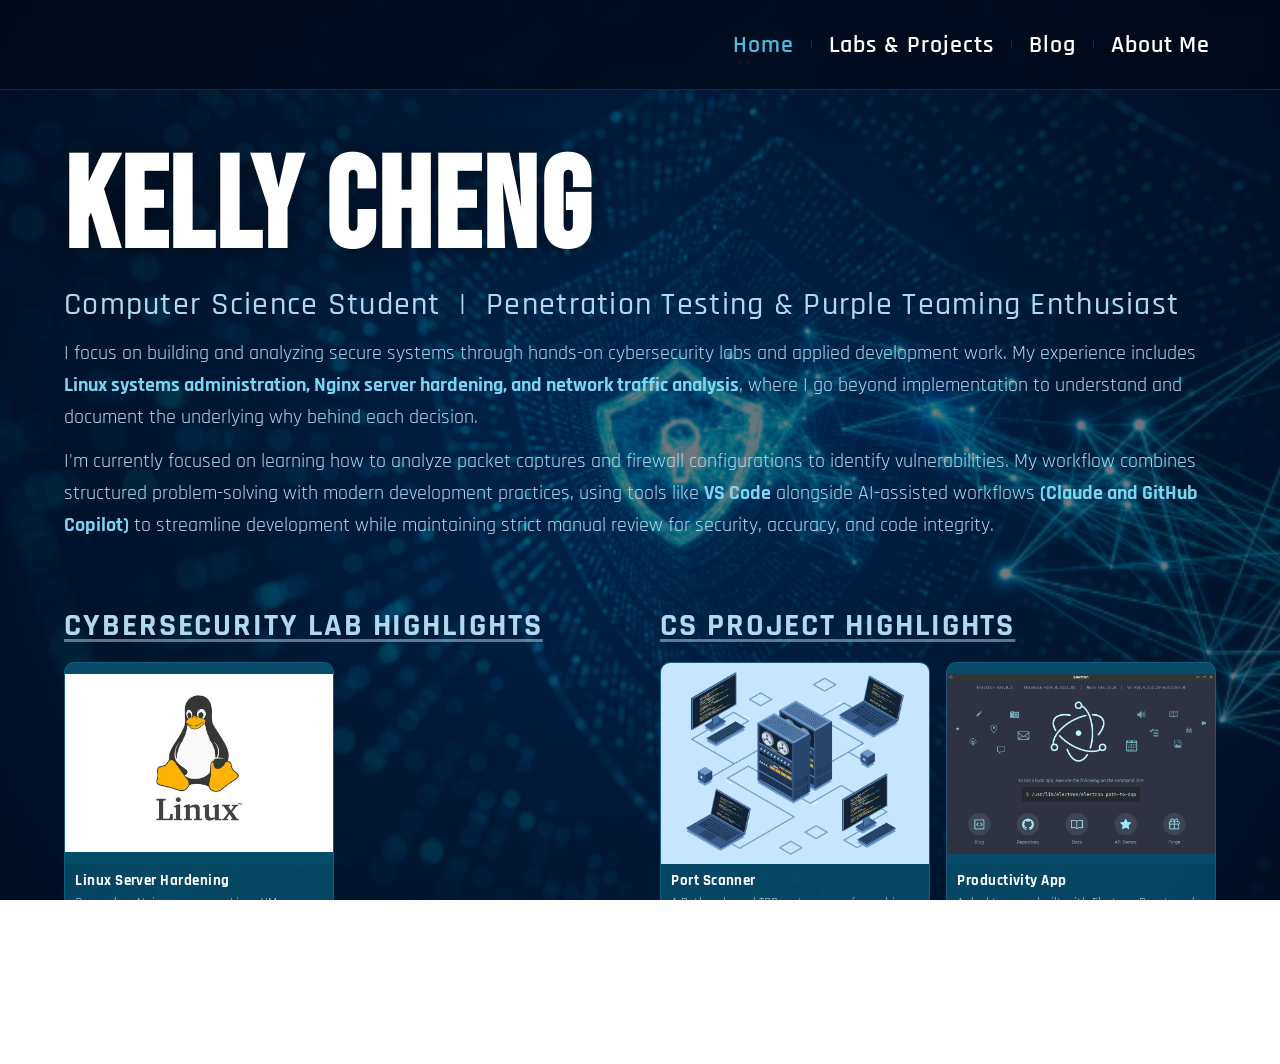
==== index.html @ e6ba41ed "Correct Productivity App Name" ====
<!DOCTYPE html>
<html lang="en">
<head>
  <meta charset="UTF-8" />
  <meta name="viewport" content="width=device-width, initial-scale=1.0" />
  <title>Kelly Cheng</title>
  <link rel="stylesheet" href="style.css" />
  <style>
    /* Home page: bg path is relative to root */
    body { background-image: url('images/cyber-bg.jpg'); }
  </style>
</head>
<body>

  <!-- ── Navigation ── -->
  <nav>
    <ul>
      <li><a href="index.html" class="active">Home</a></li>
      <li><a href="labs-projects/index.html">Labs &amp; Projects</a></li>
      <li><a href="documentation/index.html">Blog</a></li>
      <li><a href="aboutme/index.html">About Me</a></li>
    </ul>
  </nav>

  <div class="page">

    <!-- ── Hero ── -->
    <section class="home-hero">
      <h1 class="home-name">Kelly Cheng</h1>
      <p class="home-subtitle">Computer Science Student &nbsp;|&nbsp; Penetration Testing &amp; Purple Teaming Enthusiast</p>
            <p style="font-size: 20px;">
              I focus on building and analyzing secure systems through hands-on cybersecurity labs and 
              applied development work. My experience includes <strong>Linux systems administration, Nginx server 
              hardening, and network traffic analysis</strong>, where I go beyond implementation to understand and 
              document the underlying why behind each decision.
            </p>      
            <p style="font-size: 20px;">
              I'm currently focused on learning how to analyze packet captures and firewall configurations to identify vulnerabilities.
              My workflow combines structured problem-solving with modern development practices, using tools like <strong>VS Code</strong> 
              alongside AI-assisted workflows <strong>(Claude and GitHub Copilot)</strong> to streamline development while maintaining 
              strict manual review for security, accuracy, and code integrity.
            </p>
    </section>

    <!-- ── Highlights ── -->
    <section class="home-highlights">

      <!-- Cybersecurity Lab Highlights -->
      <div>
        <h2 class="section-heading">Cybersecurity Lab Highlights</h2>
        <div class="cards-grid">

          <!-- Card: Linux Server Hardening -->
          <div class="card">
            <img
              class="card-img"
              src="images/linux-card.png"
              alt="Linux Server Hardening"
              onerror="this.style.display='none'; this.nextElementSibling.style.display='flex';"
            />
            <div class="card-img-placeholder" style="display:none;">🐧</div>
            <div class="card-body">
              <div class="card-title">Linux Server Hardening</div>
              <div class="card-desc">Secured an Nginx server on a Linux VM, configuring firewalls and hardening service configurations.</div>
              <div class="card-links">
                <a class="pill" href="https://github.com/kellyjcheng/linux-security-lab" target="_blank" rel="noopener">Repository</a>
              </div>
            </div>
          </div>

        </div>
      </div>

      <!-- CS Project Highlights -->
      <div>
        <h2 class="section-heading">CS Project Highlights</h2>
        <div class="cards-grid">

          <!-- Port Scanner -->
          <div class="card">
            <img
              class="card-img"
              src="images/Network-Port-scanning-Tools-Featured.webp"
              alt="Port Scanner"
              onerror="this.style.display='none'; this.nextElementSibling.style.display='flex';"
            />
            <div class="card-img-placeholder" style="display:none;">🔍</div>
            <div class="card-body">
              <div class="card-title">Port Scanner</div>
              <div class="card-desc">A Python-based TCP port scanner for probing hosts and identifying open ports and running services.</div>
              <div class="card-links">
                <a class="pill" href="https://github.com/kellyjcheng/port-scanner" target="_blank" rel="noopener">Repository</a>
              </div>
            </div>
          </div>

          <!-- Productivity App -->
          <div class="card">
            <img
              class="card-img"
              src="images/electron_app.png"
              alt="Productivity App"
              onerror="this.style.display='none'; this.nextElementSibling.style.display='flex';"
            />
            <div class="card-img-placeholder" style="display:none;">💻</div>
            <div class="card-body">
              <div class="card-title">Productivity App</div>
              <div class="card-desc">A desktop app built with Electron, React, and Vite that aggregates real-time news, weather, tasks, and stock market data into a single always-available window.</div>
              <div class="card-links">
                <a class="pill" href="https://github.com/kellyjcheng/productivity_app" target="_blank" rel="noopener">Repository</a>
              </div>
            </div>
          </div>

        </div>
      </div>

    </section>
  </div>

</body>
</html>
---- style.css ----
/* =============================================
   Kelly Cheng – Personal Site | style.css
   Shared across all pages
   ============================================= */

@import url('https://fonts.googleapis.com/css2?family=Bebas+Neue&family=Rajdhani:wght@400;500;600;700&family=IBM+Plex+Mono:wght@400;500&display=swap');

/* ---------- CSS Variables ---------- */
:root {
  --card-bg:      rgba(7, 78, 108, 0.88);
  --card-hover:   rgba(10, 100, 138, 0.95);
  --pill-bg:      rgba(60, 150, 200, 0.55);
  --pill-hover:   rgba(80, 180, 230, 0.75);
  --nav-bg:       rgba(1, 10, 25, 0.78);
  --accent:       #4eb8e0;
  --accent2:      #7dd4f0;
  --text:         #ffffff;
  --subtext:      #b0d8ef;
  --section-link: #5dcbf0;
}

/* ---------- Reset & Base ---------- */
*, *::before, *::after {
  box-sizing: border-box;
  margin: 0;
  padding: 0;
}

html, body {
  height: 100%;
  font-family: 'Rajdhani', sans-serif;
  color: var(--text);
  overflow-x: hidden;
}

body {
  background: url('../images/cyber-bg.jpg') center center / cover fixed no-repeat;
  min-height: 100vh;
}

/* For sub-pages the bg path differs */
body.subpage {
  background-image: url('../../images/cyber-bg.jpg');
}

/* Dark overlay so text is always readable */
body::before {
  content: '';
  position: fixed;
  inset: 0;
  background: rgba(1, 8, 22, 0.55);
  pointer-events: none;
  z-index: 0;
}

/* ---------- Navigation ---------- */
nav {
  position: fixed;
  top: 0;
  right: 0;
  left: 0;
  background: var(--nav-bg);
  backdrop-filter: blur(8px);
  -webkit-backdrop-filter: blur(8px);
  border-bottom: 1px solid rgba(78, 184, 224, 0.18);
  z-index: 100;
  padding: 0 3.75rem;
  display: flex;
  justify-content: flex-end;
  align-items: center;
  height: 90px;
}

nav ul {
  list-style: none;
  display: flex;
  align-items: center;
  gap: 0.4rem;
}

nav ul li {
  display: flex;
  align-items: center;
}

nav ul li:not(:last-child)::after {
  content: '|';
  margin-left: 0.4rem;
  color: rgba(78, 184, 224, 0.4);
  font-weight: 300;
}

nav a {
  color: var(--text);
  text-decoration: none;
  font-family: 'Rajdhani', sans-serif;
  font-size: 1.5rem;
  font-weight: 600;
  letter-spacing: 0.04em;
  padding: 0.25rem 0.6rem;
  border-radius: 4px;
  transition: color 0.2s, background 0.2s;
}

nav a:hover,
nav a.active {
  color: var(--accent);
}

/* ---------- Page Wrapper ---------- */
.page {
  position: relative;
  z-index: 1;
  min-height: 100vh;
  padding-top: 90px; /* nav height */
}

/* ---------- Section headings (styled as underlined links like in design) ---------- */
.section-heading {
  font-family: 'Rajdhani', sans-serif;
  font-size: clamp(1.5rem, 2.5vw, 2.2rem);
  font-weight: 700;
  letter-spacing: 0.06em;
  color: var(--subtext);
  text-decoration: underline;
  text-underline-offset: 4px;
  text-decoration-color: rgba(176, 216, 239, 0.5);
  margin-bottom: 1rem;
  text-transform: uppercase;
}

/* ---------- Project / Lab Cards ---------- */
.cards-grid {
  display: grid;
  grid-template-columns: repeat(auto-fill, minmax(min(220px, 100%), 1fr));
  gap: 1rem;
}

.card {
  background: var(--card-bg);
  border: 1px solid rgba(78, 184, 224, 0.2);
  border-radius: 10px;
  overflow: hidden;
  transition: background 0.25s, transform 0.2s, box-shadow 0.25s;
  display: flex;
  flex-direction: column;
}

.card:hover {
  background: var(--card-hover);
  transform: translateY(-3px);
  box-shadow: 0 8px 28px rgba(0, 0, 0, 0.45);
}

.card-img {
  width: 100%;
  aspect-ratio: 4/3;
  height: auto;
  object-fit: contain;
  display: block;
  background: var(--card-bg);
}

.card-img-placeholder {
  width: 100%;
  aspect-ratio: 4/3;
  height: auto;
  background: rgba(5, 55, 80, 0.5);
  display: flex;
  align-items: center;
  justify-content: center;
  color: rgba(255,255,255,0.15);
  font-size: 2rem;
}

.card-body {
  padding: 0.5rem 0.65rem 0.65rem;
  flex: 1;
  display: flex;
  flex-direction: column;
  gap: 0.3rem;
}

.card-title {
  font-family: 'Rajdhani', sans-serif;
  font-weight: 700;
  font-size: clamp(0.8rem, 1.2vw, 0.95rem);
  letter-spacing: 0.03em;
  color: var(--text);
  line-height: 1.2;
}

.card-desc {
  font-family: 'Rajdhani', sans-serif;
  font-size: clamp(0.7rem, 1vw, 0.85rem);
  font-weight: 400;
  color: var(--subtext);
  line-height: 1.4;
  flex: 1;
}

.card-links {
  display: flex;
  gap: 0.5rem;
  margin-top: 0.5rem;
  flex-wrap: wrap;
}

/* Pill buttons */
.pill {
  display: inline-flex;
  align-items: center;
  gap: 0.3rem;
  background: var(--pill-bg);
  border: 1px solid rgba(78, 184, 224, 0.35);
  border-radius: 50px;
  padding: 0.25rem 0.75rem;
  font-family: 'Rajdhani', sans-serif;
  font-size: 0.78rem;
  font-weight: 600;
  letter-spacing: 0.04em;
  color: var(--text);
  text-decoration: none;
  transition: background 0.2s, border-color 0.2s;
  cursor: pointer;
}

.pill:hover {
  background: var(--pill-hover);
  border-color: rgba(78, 184, 224, 0.7);
}

/* ---------- Scrollable card container ---------- */
.cards-scroll {
  max-height: 460px;
  overflow-y: auto;
  padding-right: 4px;
}

.cards-scroll::-webkit-scrollbar {
  width: 5px;
}
.cards-scroll::-webkit-scrollbar-track {
  background: rgba(255,255,255,0.05);
  border-radius: 3px;
}
.cards-scroll::-webkit-scrollbar-thumb {
  background: rgba(78, 184, 224, 0.4);
  border-radius: 3px;
}

/* ============================================================
   Page-specific overrides (applied via body class)
   ============================================================ */

/* ---------- HOME PAGE ---------- */
.home-hero {
  padding: 3.5rem 4rem 2rem;
  display: flex;
  flex-direction: column;
}

.home-name {
  font-family: 'Bebas Neue', sans-serif;
  font-size: clamp(3rem, 10vw, 8.5rem);
  line-height: 1;
  letter-spacing: 0.02em;
  color: var(--text);
  text-shadow: 0 2px 24px rgba(0,0,0,0.5);
  white-space: nowrap;
}

.home-subtitle {
  font-family: 'Rajdhani', sans-serif;
  font-size: clamp(1.2rem, 2.5vw, 2rem);
  font-weight: 500;
  color: var(--subtext);
  letter-spacing: 0.04em;
  margin-top: 0.6rem;
}

.home-hero p:not(.home-subtitle),
.about-hero p:not(.home-subtitle) {
  font-family: 'Rajdhani', sans-serif;
  font-size: 0.92rem;
  font-weight: 400;
  color: var(--subtext);
  line-height: 1.6;
  margin-top: 0.75rem;
}

.home-hero p:not(.home-subtitle) strong,
.about-hero p:not(.home-subtitle) strong {
  color: var(--accent2);
  font-weight: 700;
}

.home-highlights {
  display: grid;
  grid-template-columns: 1fr 1fr;
  gap: 2.5rem;
  padding: 2rem 4rem 3rem;
}

@media (max-width: 768px) {
  .home-highlights {
    grid-template-columns: 1fr;
    padding: 2rem 1.5rem;
  }
  .home-hero {
    padding: 2.5rem 1.5rem 1.5rem;
  }
}

/* ---------- LABS & PROJECTS PAGE ---------- */
.labs-hero {
  padding: 3.5rem 4rem 1.5rem;
}

.page-title {
  font-family: 'Bebas Neue', sans-serif;
  font-size: clamp(4rem, 8vw, 7rem);
  line-height: 1;
  letter-spacing: 0.02em;
  color: var(--text);
  text-shadow: 0 2px 24px rgba(0,0,0,0.5);
  margin-bottom: 1rem;
}

.labs-intro {
  font-family: 'Rajdhani', sans-serif;
  font-size: clamp(0.85rem, 1.75vw, 1.75rem);
  font-weight: 500;
  color: var(--subtext);
  max-width: 100%;
  line-height: 1.65;
  margin-bottom: 2rem;
}

.labs-intro strong {
  color: var(--accent2);
  font-weight: 700;
}

.tech-stack {
  padding: 0 4rem 2.5rem;
}

.tech-stack-groups {
  display: flex;
  flex-direction: column;
  gap: 0.75rem;
}

.tech-group {
  display: flex;
  align-items: flex-start;
  gap: 1.25rem;
}

.tech-group-label {
  font-family: 'Rajdhani', sans-serif;
  font-size: clamp(0.9rem, 1.4vw, 1.15rem);
  font-weight: 700;
  letter-spacing: 0.08em;
  color: var(--accent);
  text-transform: uppercase;
  min-width: 130px;
  padding-top: 0.25rem;
  flex-shrink: 0;
}

.tech-tags {
  display: flex;
  flex-wrap: wrap;
  gap: 0.5rem;
}

.tag {
  display: inline-flex;
  align-items: center;
  background: var(--pill-bg);
  border: 1px solid rgba(78, 184, 224, 0.35);
  border-radius: 50px;
  padding: 0.3rem 0.9rem;
  font-family: 'Rajdhani', sans-serif;
  font-size: clamp(0.85rem, 1.3vw, 1.05rem);
  font-weight: 600;
  letter-spacing: 0.04em;
  color: var(--text);
}

.labs-columns {
  display: grid;
  grid-template-columns: 1fr 1fr;
  gap: 2.5rem;
  padding: 0 4rem 3rem;
}

@media (max-width: 768px) {
  .labs-hero, .tech-stack, .labs-columns {
    padding-left: 1.5rem;
    padding-right: 1.5rem;
  }
  .labs-columns {
    grid-template-columns: 1fr;
  }
  .tech-group {
    flex-direction: column;
    gap: 0.4rem;
  }
}

/* ---------- DOCUMENTATION PAGE ---------- */
.docs-hero {
  padding: 3.5rem 4rem 1.5rem;
}

.docs-columns {
  display: grid;
  grid-template-columns: 1fr 1fr;
  gap: 2.5rem;
  padding: 0 4rem 3rem;
}

@media (max-width: 768px) {
  .docs-hero, .docs-columns {
    padding-left: 1.5rem;
    padding-right: 1.5rem;
  }
  .docs-columns {
    grid-template-columns: 1fr;
  }
}

/* ---------- ABOUT ME PAGE ---------- */
.about-hero {
  padding: 3.5rem 4rem 4rem;
}

.clear-float {
  clear: both;
}

.photo-gallery {
  float: right;
  position: relative;
  width: 600px;
  height: 1015px;
  margin-left: 2.5rem;
  margin-bottom: 1rem;
}

.gallery-img {
  position: absolute;
  object-fit: cover;
  object-position: center;
  animation: blob-morph 9s ease-in-out infinite;
}

.gallery-img:nth-child(1) {
  width: 549px;
  height: 549px;
  top: 0;
  right: 0;
  left: auto;
  z-index: 1;
}

.gallery-img:nth-child(2) {
  width: 446px;
  height: 446px;
  bottom: 0;
  left: 0;
  right: auto;
  z-index: 2;
  animation-delay: -4.5s;
}

@keyframes blob-morph {
  0%   { border-radius: 60% 40% 30% 70% / 60% 30% 70% 40%; }
  20%  { border-radius: 30% 60% 70% 40% / 50% 60% 30% 60%; }
  40%  { border-radius: 50% 30% 60% 40% / 30% 60% 40% 70%; }
  60%  { border-radius: 40% 70% 30% 60% / 70% 40% 60% 30%; }
  80%  { border-radius: 70% 30% 50% 50% / 40% 70% 30% 60%; }
  100% { border-radius: 60% 40% 30% 70% / 60% 30% 70% 40%; }
}

.about-sections {
  display: grid;
  grid-template-columns: 1fr 1fr;
  gap: 2.5rem;
  padding: 0 4rem 3rem;
}

.about-section-title {
  font-family: 'Rajdhani', sans-serif;
  font-size: 1.15rem;
  font-weight: 700;
  letter-spacing: 0.06em;
  color: var(--section-link);
  text-decoration: underline;
  text-underline-offset: 4px;
  text-decoration-color: rgba(93, 203, 240, 0.5);
  text-transform: uppercase;
  margin-bottom: 1rem;
}

.about-card {
  background: var(--card-bg);
  border: 1px solid rgba(78, 184, 224, 0.2);
  border-radius: 10px;
  padding: 1.4rem 1.5rem;
  margin-bottom: 1rem;
}

.about-card h3 {
  font-family: 'Rajdhani', sans-serif;
  font-size: 1rem;
  font-weight: 700;
  color: var(--accent2);
  letter-spacing: 0.04em;
  margin-bottom: 0.5rem;
}

.about-card p {
  font-family: 'Rajdhani', sans-serif;
  font-size: 0.92rem;
  font-weight: 400;
  color: var(--subtext);
  line-height: 1.6;
}

.about-card p strong {
  color: var(--accent2);
  font-weight: 700;
}

.about-card p + p {
  margin-top: 0.75rem;
}

.contact-section {
  padding: 0 4rem 3.5rem;
}

.contact-intro {
  font-family: 'Rajdhani', sans-serif;
  font-size: 0.92rem;
  font-weight: 400;
  color: var(--subtext);
  line-height: 1.6;
  margin-bottom: 1.25rem;
}

.contact-grid {
  display: flex;
  flex-wrap: wrap;
  gap: 1.25rem;
}

.contact-card {
  background: var(--card-bg);
  border: 1px solid rgba(78, 184, 224, 0.2);
  border-radius: 10px;
  padding: 1.4rem 1.25rem;
  width: 150px;
  flex-shrink: 0;
  display: flex;
  flex-direction: column;
  align-items: center;
  gap: 0.45rem;
  text-decoration: none;
  transition: background 0.25s, transform 0.2s, box-shadow 0.25s;
}

.contact-card:hover {
  background: var(--card-hover);
  transform: translateY(-3px);
  box-shadow: 0 8px 28px rgba(0, 0, 0, 0.45);
}

.contact-icon {
  width: 2.25rem;
  height: 2.25rem;
  color: var(--accent2);
  flex-shrink: 0;
}

.contact-platform {
  font-family: 'Rajdhani', sans-serif;
  font-size: 1rem;
  font-weight: 700;
  letter-spacing: 0.06em;
  text-transform: uppercase;
  color: var(--text);
}

.contact-handle {
  font-family: 'IBM Plex Mono', monospace;
  font-size: 0.72rem;
  color: var(--subtext);
  text-align: center;
  word-break: break-all;
}

@media (max-width: 768px) {
  .about-hero, .about-sections, .contact-section {
    padding-left: 1.5rem;
    padding-right: 1.5rem;
  }
  .about-sections {
    grid-template-columns: 1fr;
  }
  .photo-gallery {
    display: none;
  }
}
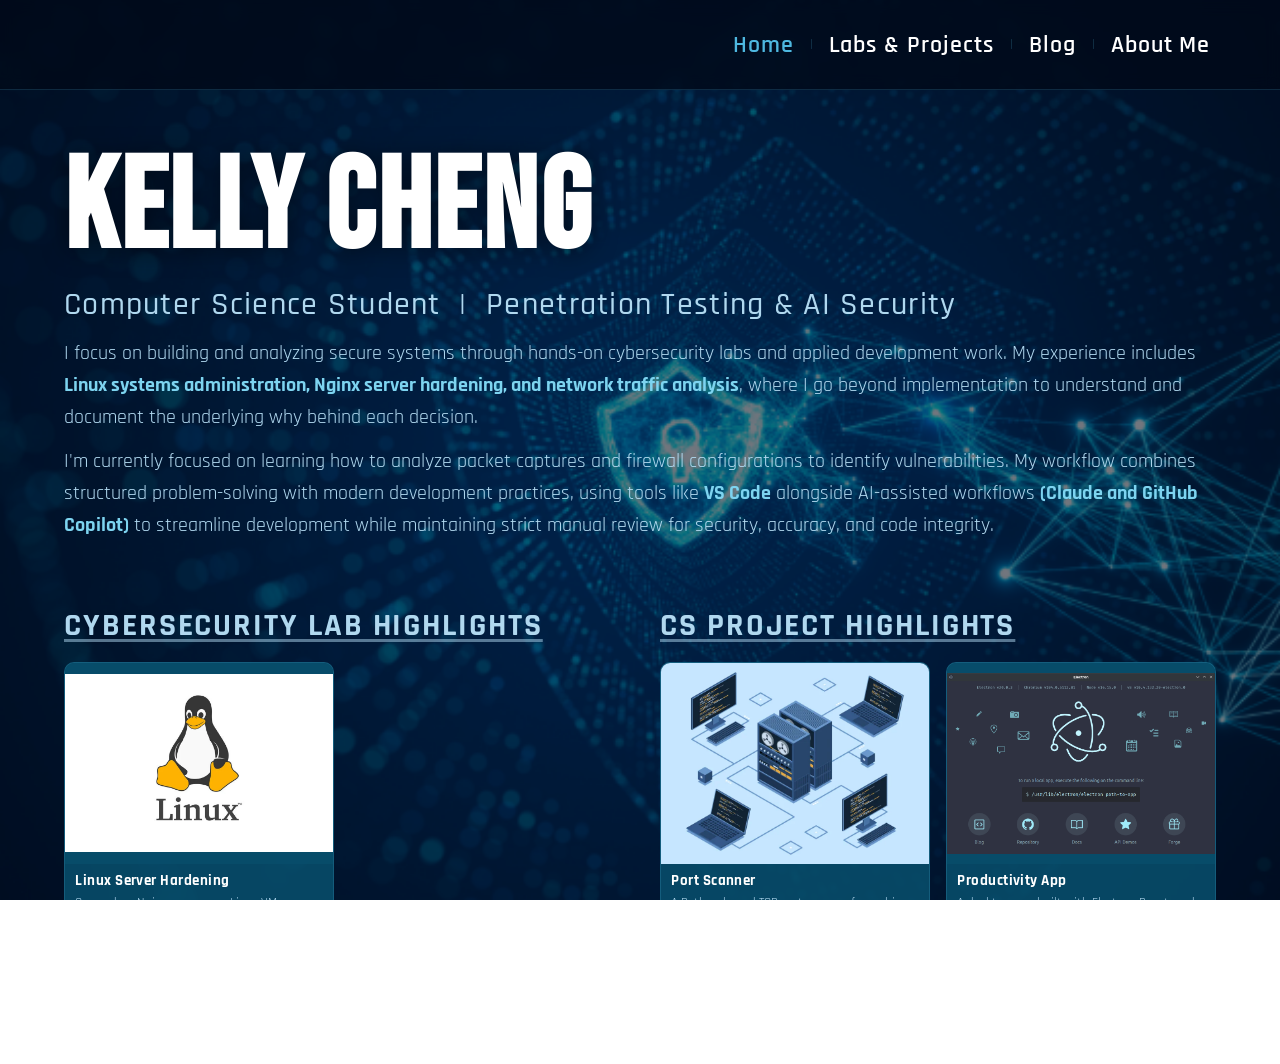
==== commit d8a69e61: "Updated specialization field" ====
--- a/index.html
+++ b/index.html
@@ -27,7 +27,7 @@
     <!-- ── Hero ── -->
     <section class="home-hero">
       <h1 class="home-name">Kelly Cheng</h1>
-      <p class="home-subtitle">Computer Science Student &nbsp;|&nbsp; Penetration Testing &amp; Purple Teaming Enthusiast</p>
+      <p class="home-subtitle">Computer Science Student &nbsp;|&nbsp; Penetration Testing &amp; AI Security</p>
             <p style="font-size: 20px;">
               I focus on building and analyzing secure systems through hands-on cybersecurity labs and 
               applied development work. My experience includes <strong>Linux systems administration, Nginx server 
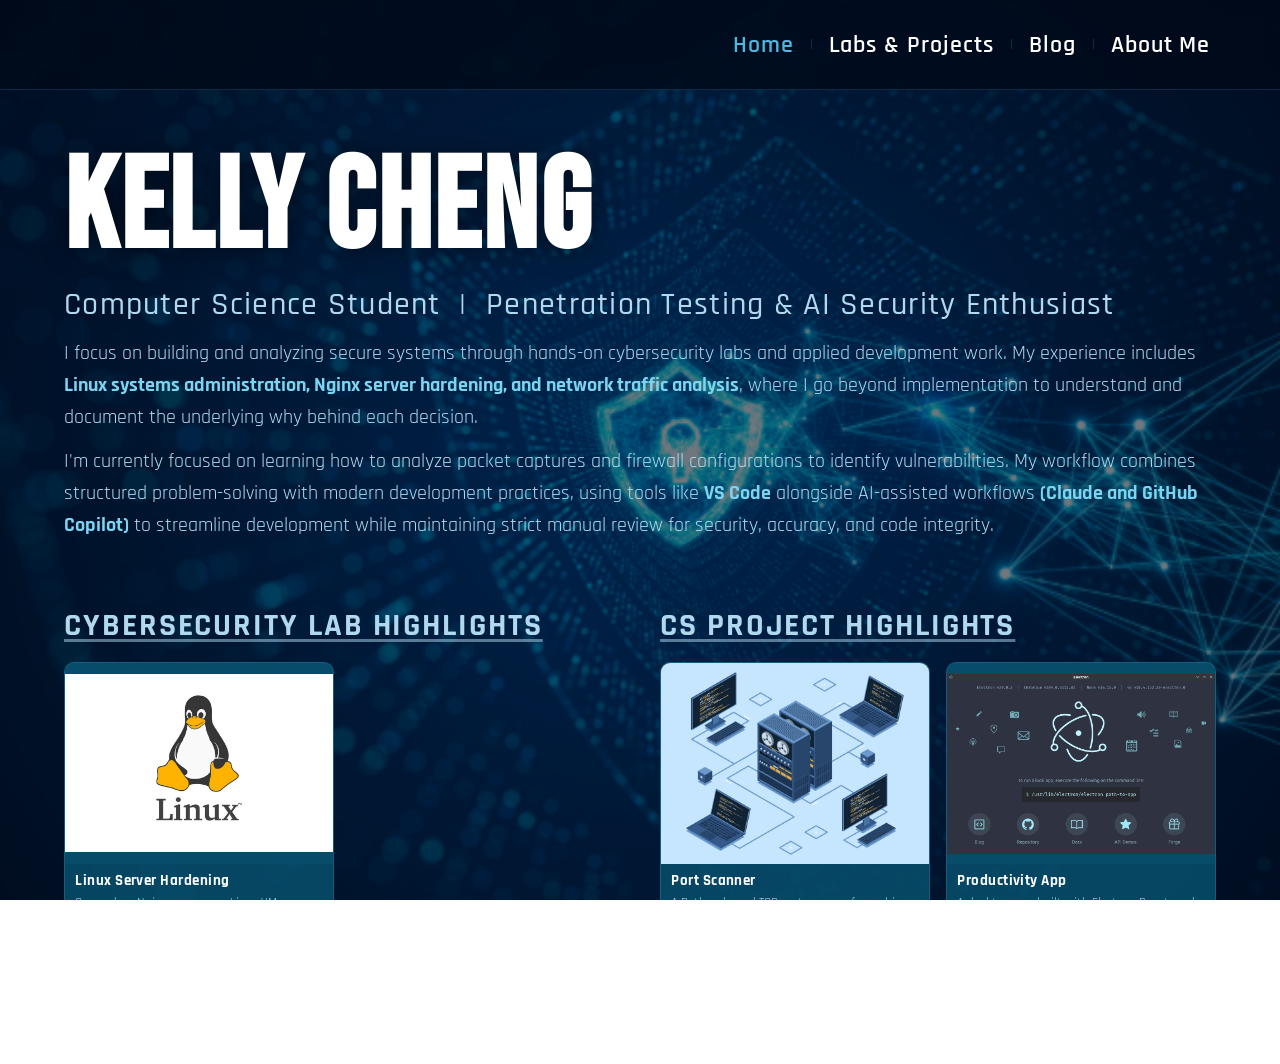
==== commit bd6c13cd: "Updated specialization field 2.0" ====
--- a/index.html
+++ b/index.html
@@ -27,7 +27,7 @@
     <!-- ── Hero ── -->
     <section class="home-hero">
       <h1 class="home-name">Kelly Cheng</h1>
-      <p class="home-subtitle">Computer Science Student &nbsp;|&nbsp; Penetration Testing &amp; AI Security</p>
+      <p class="home-subtitle">Computer Science Student &nbsp;|&nbsp; Penetration Testing &amp; AI Security Enthusiast</p>
             <p style="font-size: 20px;">
               I focus on building and analyzing secure systems through hands-on cybersecurity labs and 
               applied development work. My experience includes <strong>Linux systems administration, Nginx server 
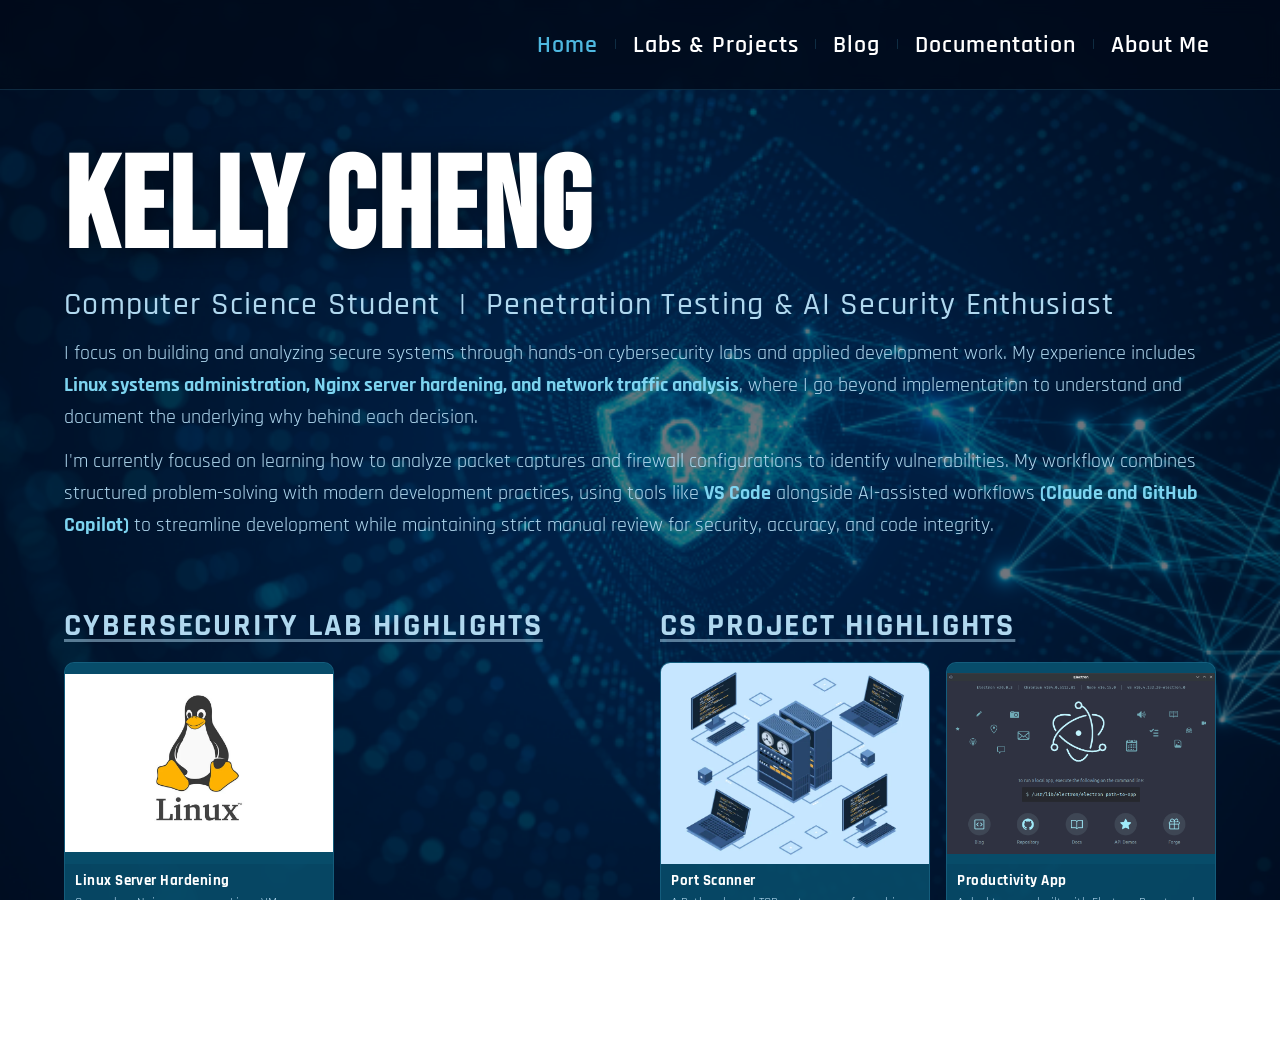
==== commit b8c5d604: "Recover Documentation Tab" ====
--- a/index.html
+++ b/index.html
@@ -18,6 +18,7 @@
       <li><a href="index.html" class="active">Home</a></li>
       <li><a href="labs-projects/index.html">Labs &amp; Projects</a></li>
       <li><a href="documentation/index.html">Blog</a></li>
+      <li><a href="documentation/index.html">Documentation</a></li>
       <li><a href="aboutme/index.html">About Me</a></li>
     </ul>
   </nav>
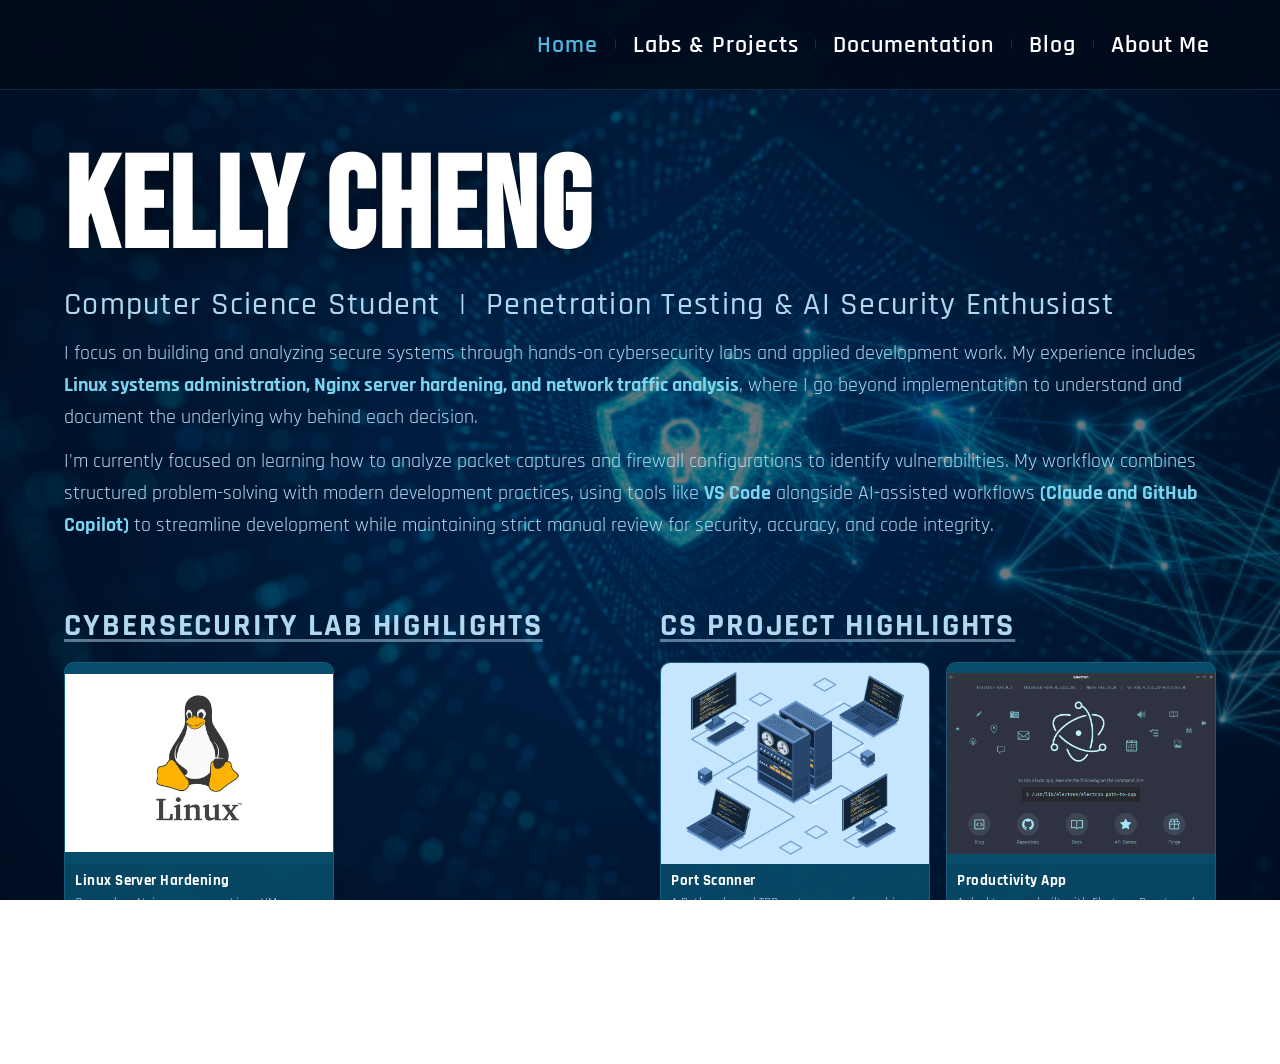
==== commit 5eeedf10: "Updated blog design" ====
--- a/index.html
+++ b/index.html
@@ -17,8 +17,8 @@
     <ul>
       <li><a href="index.html" class="active">Home</a></li>
       <li><a href="labs-projects/index.html">Labs &amp; Projects</a></li>
-      <li><a href="documentation/index.html">Blog</a></li>
       <li><a href="documentation/index.html">Documentation</a></li>
+      <li><a href="blog/index.html">Blog</a></li>
       <li><a href="aboutme/index.html">About Me</a></li>
     </ul>
   </nav>
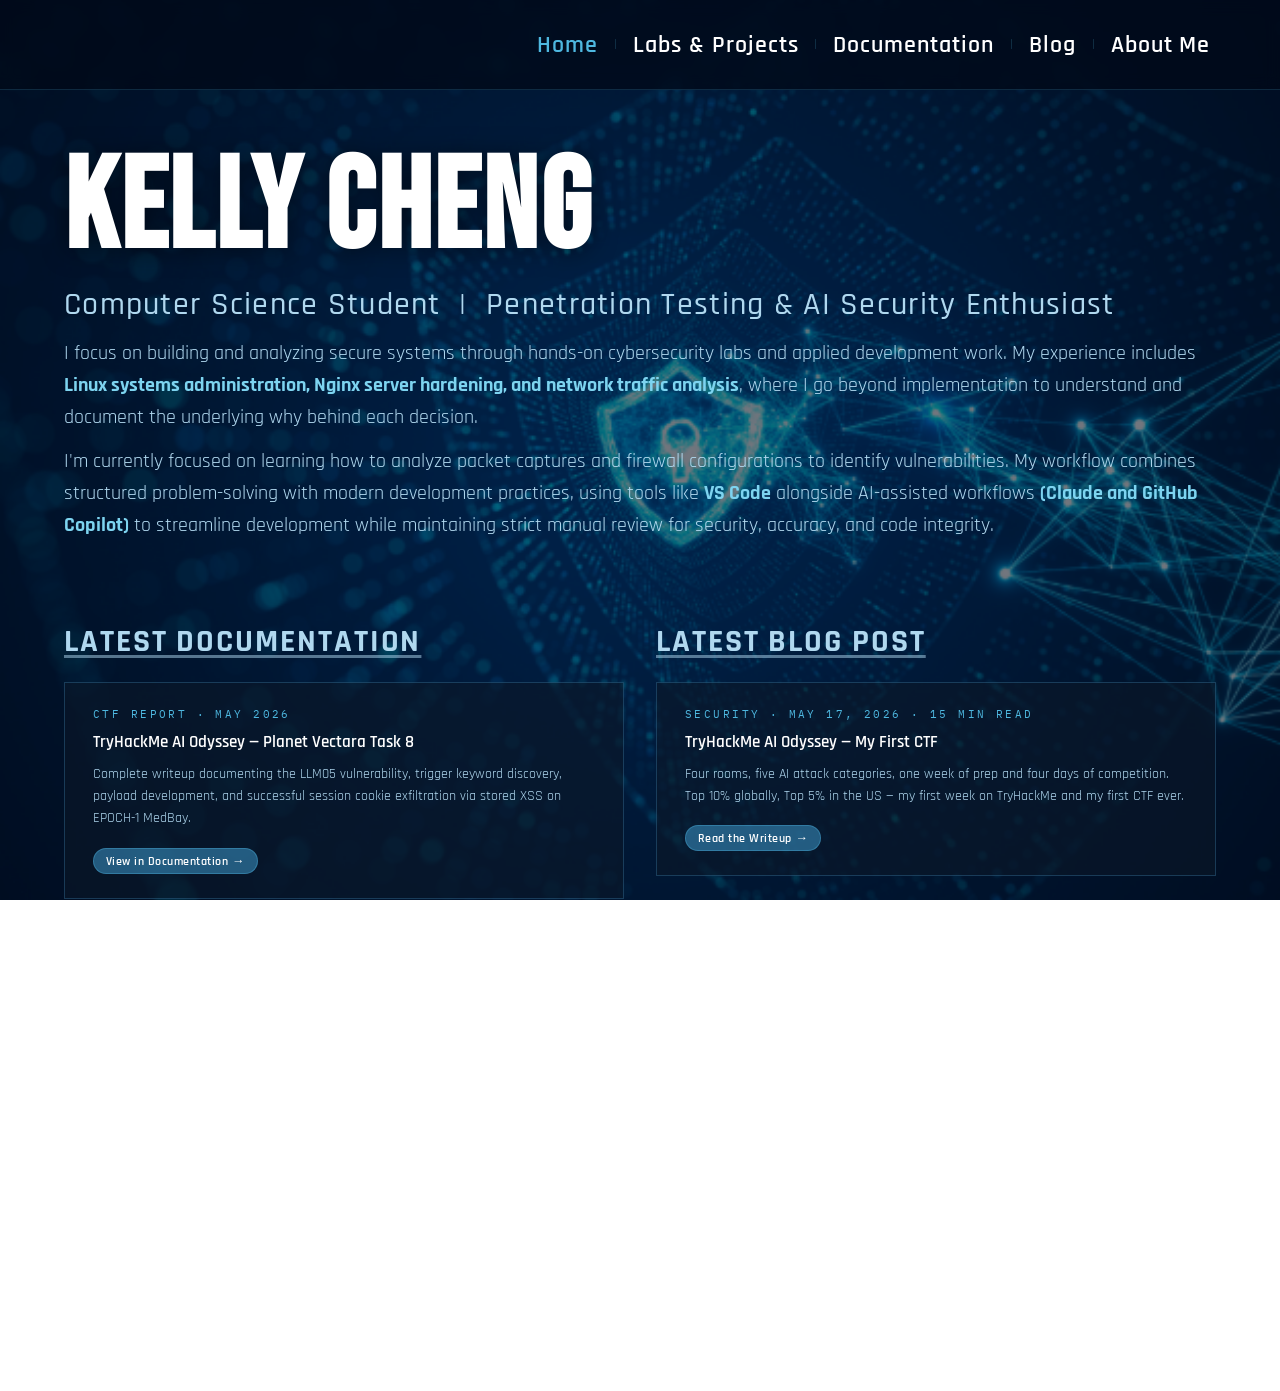
==== commit fdc63250: "Added blog and doc section in home page." ====
--- a/index.html
+++ b/index.html
@@ -8,6 +8,44 @@
   <style>
     /* Home page: bg path is relative to root */
     body { background-image: url('images/cyber-bg.jpg'); }
+
+    /* ── Latest updates strip ── */
+    .home-latest {
+      display: grid;
+      grid-template-columns: 1fr 1fr;
+      gap: 32px;
+      padding: 48px 4rem 0;
+    }
+    .home-latest-col h2.section-heading { margin-bottom: 20px; }
+    .latest-card {
+      border: 1px solid rgba(93,196,255,0.22);
+      background: rgba(10,24,40,0.6);
+      padding: 24px 28px;
+      position: relative;
+      transition: border-color 220ms ease, box-shadow 220ms ease;
+    }
+    .latest-card::before {
+      content: ''; position: absolute; top: 0; left: 0; width: 100%; height: 2px;
+      background: var(--accent); transform: scaleX(0); transform-origin: left;
+      transition: transform 280ms ease;
+    }
+    .latest-card:hover { border-color: var(--accent); box-shadow: 0 8px 32px rgba(93,196,255,0.10); }
+    .latest-card:hover::before { transform: scaleX(1); }
+    .latest-meta {
+      font-family: 'IBM Plex Mono', monospace;
+      font-size: 11px; letter-spacing: 0.22em; text-transform: uppercase;
+      color: var(--accent); margin-bottom: 10px;
+    }
+    .latest-title {
+      font-size: 17px; font-weight: 600; color: var(--text);
+      margin-bottom: 10px; line-height: 1.3;
+    }
+    .latest-excerpt {
+      font-size: 14px; color: var(--subtext); line-height: 1.6; margin-bottom: 18px;
+    }
+    @media (max-width: 860px) {
+      .home-latest { grid-template-columns: 1fr; padding: 36px 1.5rem 0; }
+    }
   </style>
 </head>
 <body>
@@ -41,6 +79,37 @@
               alongside AI-assisted workflows <strong>(Claude and GitHub Copilot)</strong> to streamline development while maintaining 
               strict manual review for security, accuracy, and code integrity.
             </p>
+    </section>
+
+    <!-- ── Latest Updates ── -->
+    <section class="home-latest">
+
+      <!-- Latest Documentation -->
+      <div class="home-latest-col">
+        <h2 class="section-heading">Latest Documentation</h2>
+        <div class="latest-card">
+          <div class="latest-meta">CTF Report &middot; May 2026</div>
+          <div class="latest-title">TryHackMe AI Odyssey &mdash; Planet Vectara Task 8</div>
+          <p class="latest-excerpt">Complete writeup documenting the LLM05 vulnerability, trigger keyword discovery, payload development, and successful session cookie exfiltration via stored XSS on EPOCH-1 MedBay.</p>
+          <div class="card-links">
+            <a class="pill" href="documentation/index.html">View in Documentation &rarr;</a>
+          </div>
+        </div>
+      </div>
+
+      <!-- Latest Blog Post -->
+      <div class="home-latest-col">
+        <h2 class="section-heading">Latest Blog Post</h2>
+        <div class="latest-card">
+          <div class="latest-meta">Security &middot; May 17, 2026 &middot; 15 min read</div>
+          <div class="latest-title">TryHackMe AI Odyssey &mdash; My First CTF</div>
+          <p class="latest-excerpt">Four rooms, five AI attack categories, one week of prep and four days of competition. Top 10% globally, Top 5% in the US &mdash; my first week on TryHackMe and my first CTF ever.</p>
+          <div class="card-links">
+            <a class="pill" href="blog/index.html">Read the Writeup &rarr;</a>
+          </div>
+        </div>
+      </div>
+
     </section>
 
     <!-- ── Highlights ── -->
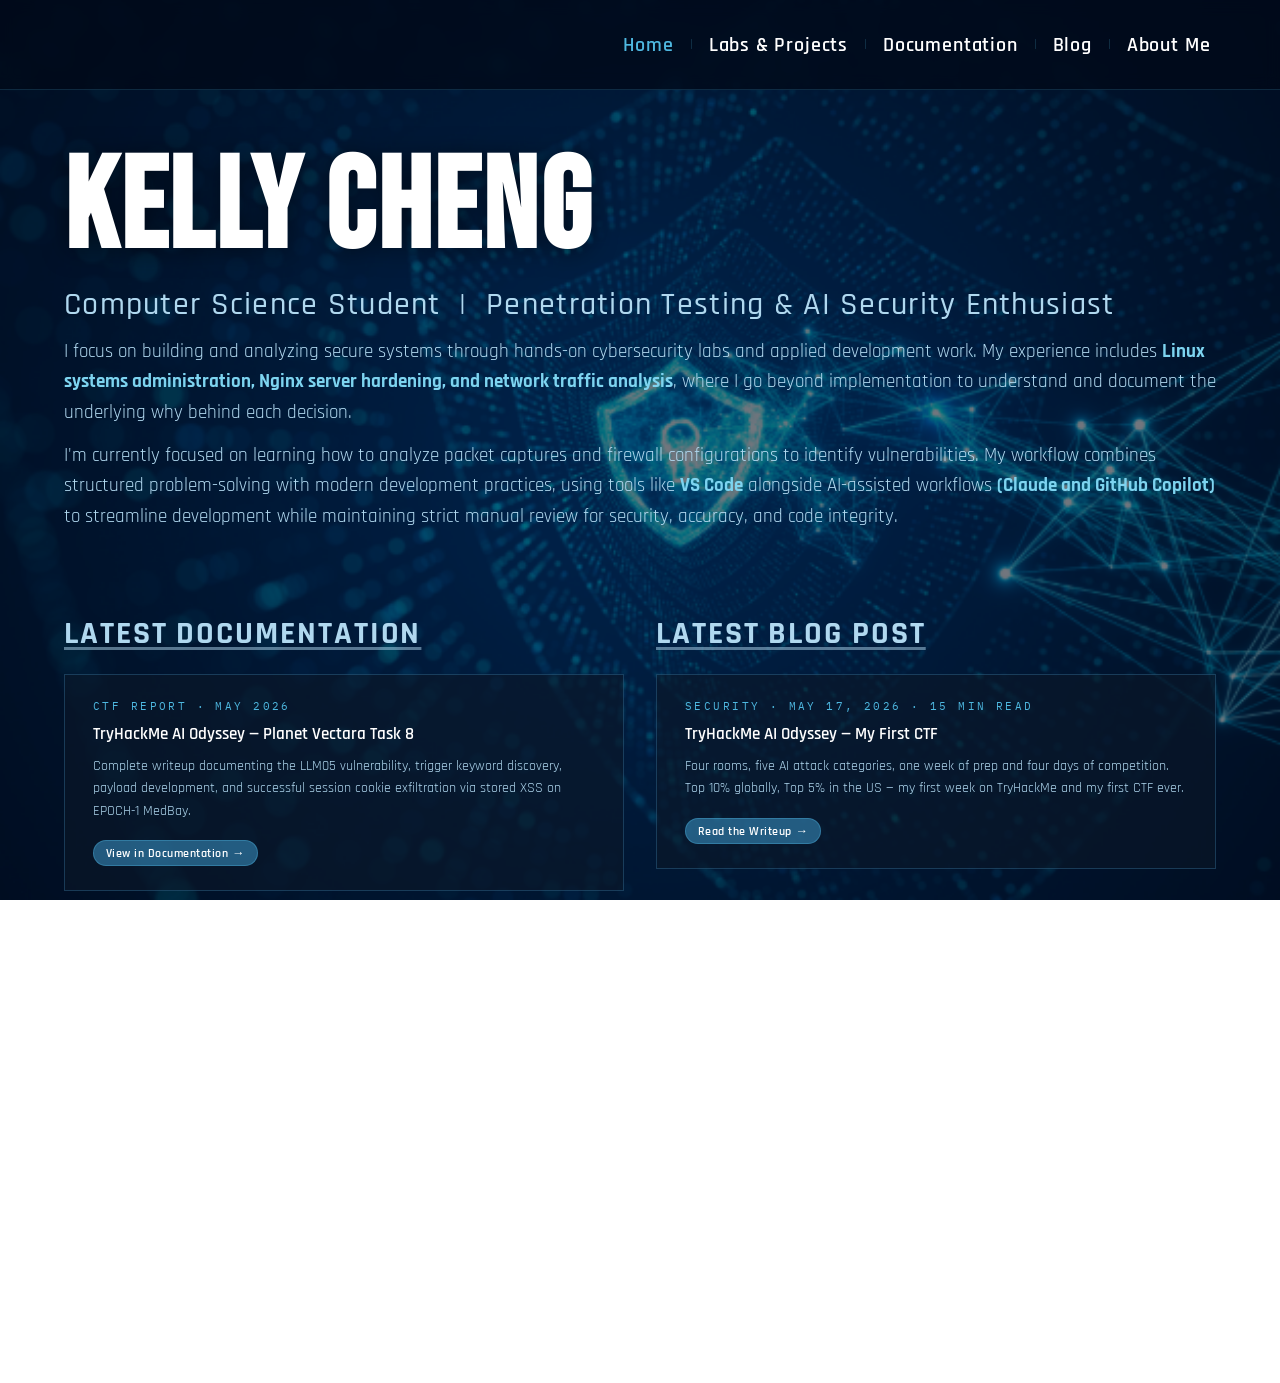
==== commit ccdb170b: "Improved adaptability of webpage to different sizes." ====
--- a/index.html
+++ b/index.html
@@ -52,6 +52,9 @@
 
   <!-- ── Navigation ── -->
   <nav>
+    <button class="nav-toggle" aria-label="Toggle navigation" aria-expanded="false">
+      <span></span><span></span><span></span>
+    </button>
     <ul>
       <li><a href="index.html" class="active">Home</a></li>
       <li><a href="labs-projects/index.html">Labs &amp; Projects</a></li>
@@ -67,13 +70,13 @@
     <section class="home-hero">
       <h1 class="home-name">Kelly Cheng</h1>
       <p class="home-subtitle">Computer Science Student &nbsp;|&nbsp; Penetration Testing &amp; AI Security Enthusiast</p>
-            <p style="font-size: 20px;">
+            <p>
               I focus on building and analyzing secure systems through hands-on cybersecurity labs and 
               applied development work. My experience includes <strong>Linux systems administration, Nginx server 
               hardening, and network traffic analysis</strong>, where I go beyond implementation to understand and 
               document the underlying why behind each decision.
             </p>      
-            <p style="font-size: 20px;">
+            <p>
               I'm currently focused on learning how to analyze packet captures and firewall configurations to identify vulnerabilities.
               My workflow combines structured problem-solving with modern development practices, using tools like <strong>VS Code</strong> 
               alongside AI-assisted workflows <strong>(Claude and GitHub Copilot)</strong> to streamline development while maintaining 
@@ -188,5 +191,6 @@
     </section>
   </div>
 
+  <script src="nav.js"></script>
 </body>
 </html>
--- a/style.css
+++ b/style.css
@@ -94,7 +94,7 @@
   color: var(--text);
   text-decoration: none;
   font-family: 'Rajdhani', sans-serif;
-  font-size: 1.5rem;
+  font-size: clamp(1rem, 1.6vw, 1.5rem);
   font-weight: 600;
   letter-spacing: 0.04em;
   padding: 0.25rem 0.6rem;
@@ -105,6 +105,81 @@
 nav a:hover,
 nav a.active {
   color: var(--accent);
+}
+
+/* Hamburger toggle — hidden on desktop */
+.nav-toggle {
+  display: none;
+  background: transparent;
+  border: 1px solid rgba(78, 184, 224, 0.35);
+  border-radius: 6px;
+  width: 42px;
+  height: 42px;
+  padding: 0;
+  cursor: pointer;
+  flex-direction: column;
+  align-items: center;
+  justify-content: center;
+  gap: 5px;
+  transition: border-color 0.2s;
+  flex-shrink: 0;
+}
+.nav-toggle:hover { border-color: rgba(78, 184, 224, 0.7); }
+
+.nav-toggle span {
+  display: block;
+  width: 20px;
+  height: 2px;
+  background: var(--text);
+  border-radius: 2px;
+  transition: transform 0.25s ease, opacity 0.2s ease;
+  transform-origin: center;
+}
+
+/* Hamburger → X when menu is open */
+nav.nav-open .nav-toggle span:nth-child(1) { transform: translateY(7px) rotate(45deg); }
+nav.nav-open .nav-toggle span:nth-child(2) { opacity: 0; transform: scaleX(0); }
+nav.nav-open .nav-toggle span:nth-child(3) { transform: translateY(-7px) rotate(-45deg); }
+
+@media (max-width: 768px) {
+  nav {
+    padding: 0 1.25rem;
+  }
+  .nav-toggle {
+    display: flex;
+  }
+  nav ul {
+    display: none;
+    position: absolute;
+    top: 90px;
+    left: 0;
+    right: 0;
+    flex-direction: column;
+    align-items: stretch;
+    gap: 0;
+    background: var(--nav-bg);
+    backdrop-filter: blur(8px);
+    -webkit-backdrop-filter: blur(8px);
+    border-bottom: 1px solid rgba(78, 184, 224, 0.18);
+    padding: 0.5rem 0;
+  }
+  nav.nav-open ul {
+    display: flex;
+  }
+  nav ul li {
+    display: block;
+  }
+  nav ul li:not(:last-child)::after {
+    display: none;
+  }
+  nav ul li:not(:last-child) {
+    border-bottom: 1px solid rgba(78, 184, 224, 0.1);
+  }
+  nav a {
+    display: block;
+    font-size: clamp(1rem, 4vw, 1.25rem);
+    padding: 0.85rem 1.25rem;
+  }
 }
 
 /* ---------- Page Wrapper ---------- */
@@ -282,7 +357,7 @@
 .home-hero p:not(.home-subtitle),
 .about-hero p:not(.home-subtitle) {
   font-family: 'Rajdhani', sans-serif;
-  font-size: 0.92rem;
+  font-size: clamp(0.95rem, 1.5vw, 1.25rem);
   font-weight: 400;
   color: var(--subtext);
   line-height: 1.6;
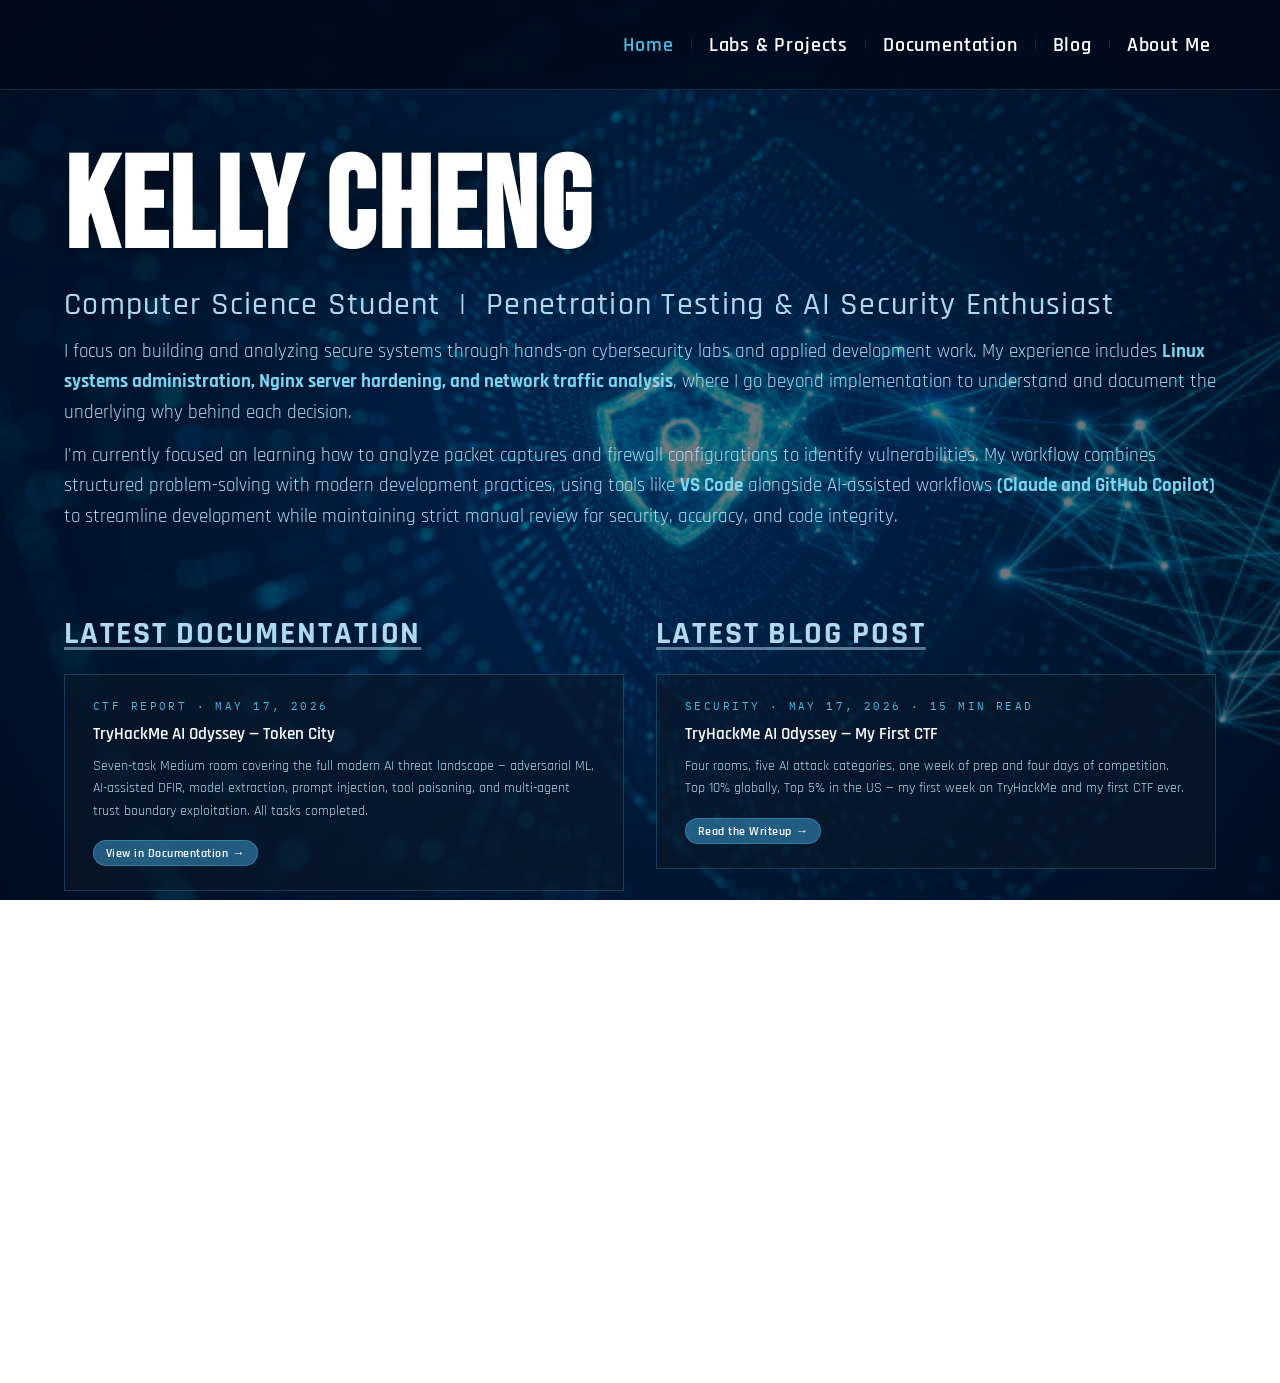
==== commit 6739fd54: "Uploaded token city writeup" ====
--- a/index.html
+++ b/index.html
@@ -91,9 +91,9 @@
       <div class="home-latest-col">
         <h2 class="section-heading">Latest Documentation</h2>
         <div class="latest-card">
-          <div class="latest-meta">CTF Report &middot; May 2026</div>
-          <div class="latest-title">TryHackMe AI Odyssey &mdash; Planet Vectara Task 8</div>
-          <p class="latest-excerpt">Complete writeup documenting the LLM05 vulnerability, trigger keyword discovery, payload development, and successful session cookie exfiltration via stored XSS on EPOCH-1 MedBay.</p>
+          <div class="latest-meta">CTF Report &middot; May 17, 2026</div>
+          <div class="latest-title">TryHackMe AI Odyssey &mdash; Token City</div>
+          <p class="latest-excerpt">Seven-task Medium room covering the full modern AI threat landscape — adversarial ML, AI-assisted DFIR, model extraction, prompt injection, tool poisoning, and multi-agent trust boundary exploitation. All tasks completed.</p>
           <div class="card-links">
             <a class="pill" href="documentation/index.html">View in Documentation &rarr;</a>
           </div>
